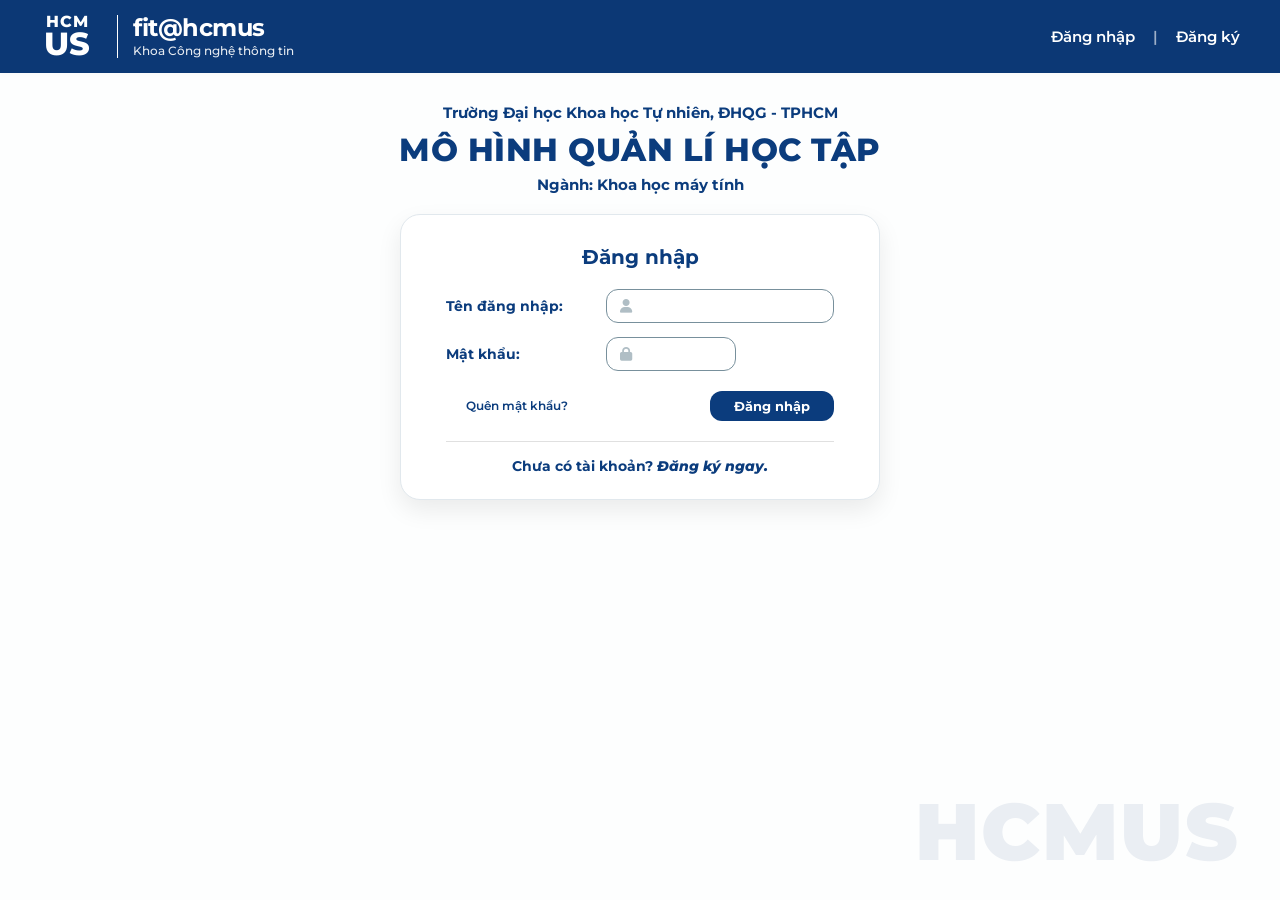
==== index.html @ 51c7149f "Add files via upload" ====
<!DOCTYPE html>
<html lang="vi">
<head>
    <meta charset="UTF-8">
    <meta name="viewport" content="width=device-width, initial-scale=1.0">
    <title>Mô hình Quản lý Học tập - FIT@HCMUS</title>
    <!-- Font Awesome Icons -->
    <link rel="stylesheet" href="https://cdnjs.cloudflare.com/ajax/libs/font-awesome/6.4.0/css/all.min.css">
    <!-- Google Fonts -->
    <link href="https://fonts.googleapis.com/css2?family=Montserrat:wght@400;500;600;700;800&display=swap" rel="stylesheet">
    <!-- External CSS -->
    <link rel="stylesheet" href="style.css">
</head>
<body>

    <!-- Header Navigation -->
    <header class="navbar">
        <div class="nav-brand">
            <div class="logo-hcmus">
                <span class="logo-hcm">HCM</span>
                <span class="logo-us">US</span>
            </div>
            <div class="logo-text">
                <div class="brand-title">fit@hcmus</div>
                <div class="brand-subtitle">Khoa Công nghệ thông tin</div>
            </div>
        </div>
        <div class="nav-links">
            <a href="#" class="nav-item">Đăng nhập</a>
            <span class="nav-divider">|</span>
            <a href="register.html" class="nav-item">Đăng ký</a>
        </div>
    </header>

    <!-- Main Container -->
    <div class="main-container">
        <!-- Content Banner Header -->
        <div class="header-titles">
            <h3 class="sub-heading">Trường Đại học Khoa học Tự nhiên, ĐHQG - TPHCM</h3>
            <h1 class="main-heading">MÔ HÌNH QUẢN LÍ HỌC TẬP</h1>
            <p class="major-info">Ngành: Khoa học máy tính</p>
        </div>

        <!-- Login Form Card -->
        <div class="login-card">
            <h2 class="card-title">Đăng nhập</h2>
            
            <form class="login-form">
                <div class="form-group">
                    <label for="username" class="form-label">Tên đăng nhập:</label>
                    <div class="input-wrapper">
                        <i class="fa-solid fa-user input-icon"></i>
                        <input type="text" id="username" class="form-control" placeholder="" autocomplete="off">
                    </div>
                </div>

                <div class="form-group">
                    <label for="password" class="form-label">Mật khẩu:</label>
                    <div class="input-wrapper input-wrapper-short">
                        <i class="fa-solid fa-lock input-icon"></i>
                        <input type="password" id="password" class="form-control" placeholder="">
                    </div>
                </div>

                <div class="form-actions">
                    <a href="#" class="forgot-link">Quên mật khẩu?</a>
                    <button type="button" class="btn-submit" onclick="loginUser()">Đăng nhập</button>
                </div>

                <div class="divider"></div>

                <div class="register-prompt">
                    Chưa có tài khoản? <a href="register.html" class="register-link">Đăng ký ngay.</a>
                </div>
            </form>
        </div>
    </div>

    <script src="script.js"></script>

</body>
</html>
---- style.css ----
* {
    margin: 0;
    padding: 0;
    box-sizing: border-box;
    font-family: 'Montserrat', sans-serif;
}

body {
    min-height: 100vh;
    display: flex;
    flex-direction: column;
    background-color: #f4f7fc;
    color: #0b3c7d;
}

/* Navbar Style */
.navbar {
    background-color: #0c3875;
    color: white;
    padding: 12px 40px;
    display: flex;
    justify-content: space-between;
    align-items: center;
    box-shadow: 0 2px 5px rgba(0,0,0,0.1);
}

/* Container logo */
.nav-brand {
    display: flex;
    align-items: center;
    color: white;
}

.logo-hcmus {
    display: flex;
    flex-direction: column;
    justify-content: center;
    padding-right: 15px; /* Giữ khoảng cách với vạch kẻ dọc bên phải */
    border: none; /* Lệnh này đảm bảo xóa hoàn toàn khung viền */
    text-align: center;
}

.logo-hcm {
    font-size: 16px;
    font-weight: 800;
    line-height: 1;
}

.logo-us {
    font-size: 32px;
    font-weight: 800;
    line-height: 0.9;
}

/* Khối chữ fit@hcmus và vạch kẻ dọc */
.logo-text {
    display: flex;
    flex-direction: column;
    border-left: 1.5px solid white; /* Vạch kẻ dọc màu trắng */
    padding-left: 15px; /* Khoảng cách từ vạch kẻ đến chữ */
}

.brand-title {
    font-size: 24px;
    font-weight: 700;
    line-height: 1.1;
}

.brand-subtitle {
    font-size: 12px;
    font-weight: 500;
    margin-top: 2px;
}

.nav-links {
    display: flex;
    align-items: center;
    gap: 18px;
    font-size: 15px;
    font-weight: 600;
}

.nav-item {
    color: white;
    text-decoration: none;
    transition: opacity 0.2s;
}

.nav-item:hover {
    opacity: 0.8;
}

.nav-divider {
    opacity: 0.6;
}

/* Main Container & Background */
.main-container {
    flex: 1;
    display: flex;
    flex-direction: column;
    align-items: center;
    padding: 40px 20px 60px 20px;
    background-image: linear-gradient(rgba(255, 255, 255, 0.82), rgba(255, 255, 255, 0.82)), 
                      url('https://images.unsplash.com/photo-1541829070764-84a7d30dd3f3?q=80&w=1920&auto=format&fit=crop');
    background-size: cover;
    background-position: center;
    position: relative;
}

/* Watermark Mock */
.main-container::after {
    content: "HCMUS";
    position: absolute;
    bottom: 20px;
    right: 40px;
    font-size: 80px;
    font-weight: 900;
    color: rgba(12, 56, 117, 0.08);
    pointer-events: none;
    letter-spacing: 2px;
}

/* Title Section */
.header-titles {
    text-align: center;
    margin-bottom: 25px;
}

.sub-heading {
    font-size: 15px;
    font-weight: 700;
    color: #0b3c7d;
    margin-bottom: 8px;
}

.main-heading {
    font-size: 32px;
    font-weight: 800;
    color: #0b3c7d;
    letter-spacing: 0.5px;
    margin-bottom: 6px;
}

.major-info {
    font-size: 15px;
    font-weight: 700;
    color: #0b3c7d;
}

/* Login Card Style */
.login-card {
    background: #ffffff;
    border-radius: 20px;
    padding: 35px 45px 30px 45px;
    width: 100%;
    max-width: 440px;
    box-shadow: 0 10px 25px rgba(0, 0, 0, 0.08);
    border: 1px solid #e1e8ed;
}

.card-title {
    text-align: center;
    color: #0b3c7d;
    font-size: 20px;
    font-weight: 700;
    margin-bottom: 25px;
}

/* Form Styles */
.form-group {
    display: flex;
    align-items: center;
    margin-bottom: 18px;
}

.form-label {
    width: 140px;
    font-size: 14px;
    font-weight: 700;
    color: #0b3c7d;
}

.input-wrapper {
    position: relative;
    flex: 1;
}

.input-wrapper-short {
    max-width: 130px;
}

.input-icon {
    position: absolute;
    left: 14px;
    top: 50%;
    transform: translateY(-50%);
    color: #b0bec5;
    font-size: 14px;
}

.form-control {
    width: 100%;
    padding: 8px 12px 8px 36px;
    border: 1px solid #78909c;
    border-radius: 12px;
    font-size: 14px;
    outline: none;
    transition: border-color 0.2s;
    background-color: #fff;
}

.form-control:focus {
    border-color: #0b3c7d;
}

/* Form Actions */
.form-actions {
    display: flex;
    justify-content: space-between;
    align-items: center;
    margin-top: 25px;
    padding-left: 20px;
}

.forgot-link {
    font-size: 12px;
    color: #0b3c7d;
    text-decoration: none;
    font-weight: 600;
}

.forgot-link:hover {
    text-decoration: underline;
}

.btn-submit {
    background-color: #0b3c7d;
    color: white;
    border: none;
    padding: 8px 24px;
    border-radius: 12px;
    font-size: 13px;
    font-weight: 700;
    cursor: pointer;
    transition: background-color 0.2s, transform 0.1s;
}

.btn-submit:hover {
    background-color: #072a5a;
}

.btn-submit:active {
    transform: scale(0.98);
}

/* Divider & Footer Prompt */
.divider {
    height: 1px;
    background-color: #e0e0e0;
    margin: 25px 0 20px 0;
}

.register-prompt {
    text-align: center;
    font-size: 14px;
    font-weight: 700;
    color: #0b3c7d;
}

.register-link {
    color: #0b3c7d;
    text-decoration: none;
    font-weight: 800;
    font-style: italic;
}

.register-link:hover {
    text-decoration: underline;
}

/* Responsive Styles */
@media (max-width: 576px) {
    .navbar {
        padding: 10px 15px;
    }
    
    .main-heading {
        font-size: 24px;
    }

    .sub-heading, .major-info {
        font-size: 13px;
    }

    .login-card {
        padding: 25px 20px;
    }

    .form-group {
        flex-direction: column;
        align-items: flex-start;
        gap: 6px;
    }

    .form-label {
        width: 100%;
    }

    .input-wrapper-short {
        max-width: 100%;
    }
}

* {
    margin: 0;
    padding: 0;
    box-sizing: border-box;
    font-family: 'Montserrat', sans-serif;
}

body {
    min-height: 100vh;
    display: flex;
    flex-direction: column;
    background-color: #f4f7fc;
    color: #0b3c7d;
}

/* Navbar Style */
.navbar {
    background-color: #0c3875;
    color: white;
    padding: 12px 40px;
    display: flex;
    justify-content: space-between;
    align-items: center;
    box-shadow: 0 2px 5px rgba(0,0,0,0.1);
}

.nav-brand {
    display: flex;
    align-items: center;
    gap: 12px;
}

.logo-hcmus {
    display: flex;
    flex-direction: column;
    line-height: 0.9;
    font-weight: 900;
    font-size: 20px;
    border: 2px solid white;
    padding: 2px 4px;
    border-radius: 4px;
    text-align: center;
}

.logo-hcm {
    font-size: 14px;
    letter-spacing: 1px;
}

.logo-us {
    font-size: 18px;
}

.logo-text {
    display: flex;
    flex-direction: column;
}

.brand-title {
    font-size: 22px;
    font-weight: 700;
    letter-spacing: -0.5px;
    line-height: 1.1;
}

.brand-subtitle {
    font-size: 13px;
    font-weight: 500;
    opacity: 0.9;
}

.nav-links {
    display: flex;
    align-items: center;
    gap: 18px;
    font-size: 15px;
    font-weight: 600;
}

.nav-item {
    color: white;
    text-decoration: none;
    transition: opacity 0.2s;
}

.nav-item:hover {
    opacity: 0.8;
}

.nav-divider {
    opacity: 0.6;
}

/* Main Container & Background */
.main-container {
    flex: 1;
    display: flex;
    flex-direction: column;
    align-items: center;
    padding: 30px 20px 50px 20px;
    background-image: linear-gradient(rgba(255, 255, 255, 0.82), rgba(255, 255, 255, 0.82)), 
                      url('https://images.unsplash.com/photo-1541829070764-84a7d30dd3f3?q=80&w=1920&auto=format&fit=crop');
    background-size: cover;
    background-position: center;
    position: relative;
}

/* Watermark Mock */
.main-container::after {
    content: "HCMUS";
    position: absolute;
    bottom: 20px;
    right: 40px;
    font-size: 80px;
    font-weight: 900;
    color: rgba(12, 56, 117, 0.08);
    pointer-events: none;
    letter-spacing: 2px;
}

/* Title Section */
.header-titles {
    text-align: center;
    margin-bottom: 20px;
}

.sub-heading {
    font-size: 15px;
    font-weight: 700;
    color: #0b3c7d;
    margin-bottom: 8px;
}

.main-heading {
    font-size: 32px;
    font-weight: 800;
    color: #0b3c7d;
    letter-spacing: 0.5px;
    margin-bottom: 6px;
}

.major-info {
    font-size: 15px;
    font-weight: 700;
    color: #0b3c7d;
}

/* Card Style */
.login-card {
    background: #ffffff;
    border-radius: 20px;
    padding: 30px 45px 25px 45px;
    width: 100%;
    max-width: 480px;
    box-shadow: 0 10px 25px rgba(0, 0, 0, 0.08);
    border: 1px solid #e1e8ed;
}

.card-title {
    text-align: center;
    color: #0b3c7d;
    font-size: 20px;
    font-weight: 700;
    margin-bottom: 20px;
}

/* Form Styles */
.form-group {
    display: flex;
    align-items: center;
    margin-bottom: 14px;
}

.form-label {
    width: 160px;
    font-size: 13.5px;
    font-weight: 700;
    color: #0b3c7d;
}

.input-wrapper {
    position: relative;
    flex: 1;
}

.input-wrapper-short {
    max-width: 130px;
}

.input-wrapper-medium {
    max-width: 170px;
}

.input-icon {
    position: absolute;
    left: 14px;
    top: 50%;
    transform: translateY(-50%);
    color: #b0bec5;
    font-size: 14px;
}

.input-icon.text-icon {
    font-size: 11px;
    font-weight: 700;
}

.form-control {
    width: 100%;
    padding: 7px 12px 7px 36px;
    border: 1px solid #78909c;
    border-radius: 12px;
    font-size: 14px;
    outline: none;
    transition: border-color 0.2s;
    background-color: #fff;
}

.form-control:focus {
    border-color: #0b3c7d;
}

/* Form Actions */
.form-actions {
    display: flex;
    justify-content: space-between;
    align-items: center;
    margin-top: 20px;
    padding-left: 20px;
}

.register-actions {
    justify-content: flex-end;
}

.forgot-link {
    font-size: 12px;
    color: #0b3c7d;
    text-decoration: none;
    font-weight: 600;
}

.forgot-link:hover {
    text-decoration: underline;
}

.btn-submit {
    background-color: #0b3c7d;
    color: white;
    border: none;
    padding: 7px 24px;
    border-radius: 12px;
    font-size: 13px;
    font-weight: 700;
    cursor: pointer;
    transition: background-color 0.2s, transform 0.1s;
}

.btn-submit:hover {
    background-color: #072a5a;
}

.btn-submit:active {
    transform: scale(0.98);
}

/* Divider & Footer Prompt */
.divider {
    height: 1px;
    background-color: #e0e0e0;
    margin: 20px 0 16px 0;
}

.register-prompt {
    text-align: center;
    font-size: 13.5px;
    font-weight: 700;
    color: #0b3c7d;
}

.register-link {
    color: #0b3c7d;
    text-decoration: none;
    font-weight: 800;
    font-style: italic;
}

.register-link:hover {
    text-decoration: underline;
}

/* Responsive Styles */
@media (max-width: 576px) {
    .navbar {
        padding: 10px 15px;
    }
    
    .main-heading {
        font-size: 24px;
    }

    .sub-heading, .major-info {
        font-size: 13px;
    }

    .login-card {
        padding: 25px 20px;
    }

    .form-group {
        flex-direction: column;
        align-items: flex-start;
        gap: 6px;
    }

    .form-label {
        width: 100%;
    }

    .input-wrapper-short, .input-wrapper-medium {
        max-width: 100%;
        width: 100%;
    }
}

/* Header User Profile */
.user-profile {
    text-align: right;
    color: white;
}
.user-name {
    font-size: 15px;
    font-weight: 700;
}
.user-mssv {
    font-size: 13px;
    font-weight: 500;
    opacity: 0.9;
}

/* Dashboard Main Layout */
.dashboard-wrapper {
    display: flex;
    flex: 1;
    min-height: calc(100vh - 60px);
}

/* Sidebar Styles */
.sidebar {
    width: 200px;
    background-color: #0c3875;
    padding-top: 15px;
    display: flex;
    flex-direction: column;
}

.sidebar-item {
    display: flex;
    align-items: center;
    gap: 15px;
    padding: 16px 22px;
    color: white;
    font-size: 14px;
    font-weight: 700;
    cursor: pointer;
    text-decoration: none;
    border-bottom: 1px solid rgba(255, 255, 255, 0.1);
    transition: background-color 0.2s;
}

.sidebar-item:hover {
    background-color: #072a5a;
}

.sidebar-item.active {
    background-color: #ffffff;
    color: #0c3875;
    border-radius: 4px 0 0 4px;
}

.sidebar-icon {
    font-size: 16px;
    width: 20px;
}

/* Main Content Area */
.dashboard-content {
    flex: 1;
    display: flex;
    padding: 30px 40px;
    gap: 40px;
    background-color: #ffffff;
}

.overview-section {
    flex: 1;
    display: flex;
    flex-direction: column;
    align-items: center;
}

.section-title {
    color: #ea4335;
    font-size: 24px;
    font-weight: 800;
    margin-bottom: 20px;
}

/* Donut Chart Inner Text */
.donut-container {
    position: relative;
    width: 260px;
    height: 260px;
    margin-bottom: 25px;
}

.donut-center-text {
    position: absolute;
    top: 50%;
    left: 50%;
    transform: translate(-50%, -50%);
    text-align: center;
    display: flex;
    flex-direction: column;
}

.credit-count {
    font-size: 26px;
    font-weight: 800;
    color: #0c3875;
}

.credit-label {
    font-size: 13px;
    color: #78909c;
    font-weight: 600;
}

/* Stats Cards */
.stats-row {
    display: flex;
    gap: 15px;
    margin-bottom: 15px;
}

.stat-card {
    background: #ffffff;
    border: 1px solid #dcdcdc;
    border-radius: 12px;
    padding: 12px 24px;
    text-align: center;
    min-width: 120px;
    box-shadow: 0 4px 10px rgba(0,0,0,0.05);
}

.stat-title {
    font-size: 13px;
    font-weight: 700;
    color: #0c3875;
    margin-bottom: 4px;
}

.stat-value {
    font-size: 22px;
    font-weight: 800;
    color: #0c3875;
}

.course-summary {
    display: flex;
    gap: 15px;
    font-size: 14px;
    font-weight: 700;
    color: #333;
    margin-bottom: 10px;
}

.badge-pass { color: #34a853; }
.badge-fail { color: #ea4335; }

.details-link {
    color: #9e9e9e;
    font-size: 13px;
    font-weight: 600;
    text-decoration: none;
    margin-bottom: 15px;
}

.footnote {
    font-size: 11px;
    color: #9e9e9e;
    align-self: flex-start;
}

/* Right Chart Section */
.chart-section {
    flex: 1.2;
    display: flex;
    flex-direction: column;
    justify-content: space-between;
}

.chart-card {
    background: #ffffff;
    border-radius: 24px;
    padding: 30px;
    box-shadow: 0 8px 24px rgba(0, 0, 0, 0.08);
    border: 1px solid #eef2f5;
}

.chart-title {
    color: #ea4335;
    font-size: 18px;
    font-weight: 800;
    text-align: center;
    margin-bottom: 25px;
}

.line-chart-container {
    height: 280px;
    position: relative;
}

.action-footer {
    display: flex;
    justify-content: flex-end;
    margin-top: 20px;
}

.btn-export {
    background-color: #0c3875;
    color: white;
    border: none;
    padding: 12px 28px;
    border-radius: 25px;
    font-size: 14px;
    font-weight: 700;
    cursor: pointer;
    display: flex;
    align-items: center;
    gap: 10px;
    box-shadow: 0 4px 12px rgba(12, 56, 117, 0.3);
}

.btn-export:hover {
    background-color: #072a5a;
}

/* --- PHẦN LOGO CHUẨN (KHÔNG KHUNG VIỀN TRẮNG QUANH HCMUS) --- */
.nav-brand {
    display: flex;
    align-items: center;
    color: white;
}

.logo-hcmus {
    display: flex;
    flex-direction: column;
    justify-content: center;
    padding-right: 15px;
    border: none; /* Xóa viền khung vuông */
    text-align: center;
}

.logo-hcm {
    font-size: 16px;
    font-weight: 800;
    line-height: 1;
}

.logo-us {
    font-size: 32px;
    font-weight: 800;
    line-height: 0.9;
}

.logo-text {
    display: flex;
    flex-direction: column;
    justify-content: center;
    border-left: 1.5px solid white; /* Vạch kẻ dọc trắng */
    padding-left: 15px;
}

.brand-title {
    font-size: 24px;
    font-weight: 700;
    line-height: 1.1;
}

.brand-subtitle {
    font-size: 12px;
    font-weight: 500;
    margin-top: 2px;
}

/* --- LAYOUT VÀ MODULES TRANG PROGRAM.HTML --- */
.program-content {
    flex: 1;
    display: flex;
    padding: 24px 30px;
    gap: 25px;
    background-color: #f4f7fc;
}

.program-main {
    flex: 1;
    display: flex;
    flex-direction: column;
    gap: 20px;
}

.program-card {
    background: #ffffff;
    border-radius: 20px;
    padding: 20px 25px;
    box-shadow: 0 4px 15px rgba(0, 0, 0, 0.04);
}

.card-header-row {
    display: flex;
    justify-content: space-between;
    align-items: flex-start;
    margin-bottom: 18px;
}

.card-section-title {
    font-size: 16px;
    font-weight: 800;
    color: #000000;
}

.card-header-info {
    display: flex;
    flex-direction: column;
    align-items: flex-end;
}

.total-credits-text {
    font-size: 13px;
    font-weight: 700;
    color: #000;
}

.sub-credit-note {
    font-size: 11px;
    color: #757575;
    font-style: italic;
}

.module-list {
    display: flex;
    flex-direction: column;
    gap: 12px;
}

.module-item {
    display: flex;
    align-items: center;
    padding: 10px 18px;
    border-radius: 16px;
    gap: 15px;
    transition: transform 0.15s ease;
}

.module-item:hover {
    transform: translateX(4px);
}

.item-orange { background-color: #fff6ed; }
.item-blue { background-color: #f0f7ff; }
.item-green { background-color: #edfdf4; }
.item-purple { background-color: #f2f3ff; }
.item-pink { background-color: #fdf0f9; }
.item-red { background-color: #fff0f0; }
.item-yellow { background-color: #fffde8; }

.module-index {
    font-size: 18px;
    font-weight: 800;
    width: 20px;
}

.item-orange .module-index { color: #f97316; }
.item-blue .module-index { color: #2563eb; }
.item-green .module-index { color: #16a34a; }
.item-purple .module-index { color: #6366f1; }
.item-pink .module-index { color: #d946ef; }
.item-red .module-index { color: #ef4444; }
.item-yellow .module-index { color: #eab308; }

.module-icon-box {
    width: 44px;
    height: 44px;
    border-radius: 12px;
    display: flex;
    align-items: center;
    justify-content: center;
    font-size: 20px;
    background: #ffffff;
    box-shadow: 0 2px 6px rgba(0,0,0,0.06);
}

.icon-orange { color: #f97316; }
.icon-blue { color: #2563eb; }
.icon-green { color: #16a34a; }
.icon-purple { color: #6366f1; }
.icon-pink { color: #d946ef; }
.icon-red { color: #ef4444; }
.icon-yellow { color: #eab308; }

.module-info {
    flex: 1;
}

.module-title {
    font-size: 14px;
    font-weight: 800;
    color: #1e293b;
    margin-bottom: 2px;
}

.module-desc {
    font-size: 12px;
    color: #64748b;
}

.module-credits {
    font-size: 12px;
    font-weight: 700;
    color: #1e293b;
    width: 75px;
}

.progress-box {
    display: flex;
    align-items: center;
    gap: 12px;
    width: 200px;
}

.progress-bar-bg {
    flex: 1;
    height: 12px;
    background-color: rgba(0, 0, 0, 0.06);
    border-radius: 20px;
    overflow: hidden;
}

.progress-bar-fill {
    height: 100%;
    border-radius: 20px;
}

.fill-orange { background-color: #ff5722; }
.fill-blue { background-color: #0d47a1; }
.fill-green { background-color: #00c853; }
.fill-purple { background-color: #7c4dff; }
.fill-pink { background-color: #ff007f; }
.fill-red { background-color: #ff1744; }
.fill-yellow { background-color: #ffc107; }

.progress-text {
    font-size: 12px;
    font-weight: 800;
    width: 40px;
    text-align: right;
}

.text-orange { color: #d84315; }
.text-blue { color: #0d47a1; }
.text-green { color: #00c853; }
.text-purple { color: #7c4dff; }
.text-pink { color: #ff007f; }
.text-red { color: #d50000; }
.text-yellow { color: #ffab00; }

.arrow-icon {
    color: #333;
    font-size: 14px;
    margin-left: 5px;
    cursor: pointer;
}

.program-sidebar-widgets {
    width: 280px;
    display: flex;
    flex-direction: column;
    gap: 16px;
}

.stat-widget-card {
    background: #ffffff;
    border-radius: 16px;
    padding: 16px 20px;
    box-shadow: 0 4px 12px rgba(0, 0, 0, 0.04);
}

.bg-light-blue {
    background-color: #dcf8ff;
}

.widget-top-row {
    display: flex;
    align-items: center;
    gap: 15px;
}

.widget-icon {
    width: 42px;
    height: 42px;
    border-radius: 12px;
    display: flex;
    align-items: center;
    justify-content: center;
    font-size: 20px;
}

.icon-light-blue { background: #ffffff; color: #00bcd4; }
.icon-check-green { background: #e8f5e9; color: #00c853; font-size: 26px; }
.icon-clock-blue { background: #e3f2fd; color: #29b6f6; font-size: 24px; }
.icon-star-yellow { background: #fffde7; color: #ffca28; font-size: 22px; }

.widget-content {
    display: flex;
    flex-direction: column;
}

.widget-label {
    font-size: 13px;
    font-weight: 700;
    color: #333;
}

.widget-val {
    font-size: 14px;
    color: #424242;
    margin-top: 2px;
}

.widget-val strong {
    font-size: 20px;
    font-weight: 800;
    color: #000;
}

.highlight-gpa {
    font-size: 20px;
    font-weight: 800;
    color: #000;
}

.widget-detail-link {
    font-size: 11px;
    color: #29b6f6;
    text-decoration: none;
    font-weight: 700;
    margin-top: 2px;
}

.widget-progress-row {
    display: flex;
    align-items: center;
    gap: 10px;
    margin-top: 12px;
}

.widget-bar-bg {
    flex: 1;
    height: 10px;
    background-color: #e0e0e0;
    border-radius: 20px;
    overflow: hidden;
}

.widget-bar-fill {
    height: 100%;
    border-radius: 20px;
}

.fill-success { background-color: #00c853; }
.fill-info { background-color: #29b6f6; }

.widget-percent {
    font-size: 11px;
    font-weight: 800;
}

.text-success { color: #00c853; }
.text-info { color: #29b6f6; }

/* --- GIAO DIỆN CHI TIẾT MÔN HỌC --- */
.detail-card {
    background: #ffffff;
    border-radius: 20px;
    padding: 25px;
    box-shadow: 0 4px 15px rgba(0, 0, 0, 0.04);
    width: 100%;
    display: flex;
    flex-direction: column;
    gap: 20px;
}

.detail-header {
    display: flex;
    align-items: center;
    background: #edfdf4;
    border-radius: 16px;
    padding: 15px 20px;
    gap: 20px;
}

.btn-back {
    background: #fdd835;
    color: #fff;
    width: 40px;
    height: 40px;
    border-radius: 12px;
    display: flex;
    align-items: center;
    justify-content: center;
    font-size: 18px;
    text-decoration: none;
    box-shadow: 0 2px 6px rgba(0,0,0,0.1);
}

.detail-title-box {
    display: flex;
    align-items: center;
    gap: 15px;
    flex: 1;
}

.detail-icon {
    width: 46px;
    height: 46px;
    background: #c8e6c9;
    color: #2e7d32;
    border-radius: 12px;
    display: flex;
    align-items: center;
    justify-content: center;
    font-size: 24px;
}

.detail-title { font-size: 18px; font-weight: 800; color: #000; margin-bottom: 2px; }
.detail-subtitle { font-size: 13px; color: #555; }

.detail-progress-box {
    display: flex;
    align-items: center;
    gap: 12px;
}
.detail-credits-total { font-weight: 800; font-size: 14px; }
.detail-progress-bar { width: 150px; height: 12px; background: #c8e6c9; border-radius: 20px; }
.detail-progress-fill { height: 100%; background: #00c853; border-radius: 20px; }
.detail-progress-text { color: #00c853; font-weight: 800; font-size: 15px; width: 40px; text-align: right; }

/* Bảng điểm */
.table-wrapper {
    max-height: 400px;
    overflow-y: auto;
    border-radius: 12px;
}
.table-wrapper::-webkit-scrollbar { width: 8px; }
.table-wrapper::-webkit-scrollbar-thumb { background: #d1d5db; border-radius: 10px; }

.course-table {
    width: 100%;
    border-collapse: collapse;
    border-spacing: 0; /* Thêm dòng này để ép xóa khoảng cách */
    text-align: center;
    font-size: 13px;
}

.course-table thead {
    position: sticky;
    top: 0;
    z-index: 2;
    /* Dùng box-shadow thay cho border để tạo viền dưới cùng mà không làm đứt gãy bên trong */
    box-shadow: 0 2px 0 #153c75; 
}

.course-table th {
    background-color: #1a498b;
    color: #fff;
    font-weight: 600;
    padding: 12px 10px;
    border: none; /* XÓA BỎ border-bottom ở đây */
    background-clip: padding-box;
}

.course-table td {
    padding: 12px 10px;
    border-bottom: 1px solid #eee;
    font-weight: 500;
    color: #333;
}
.group-header {
    background-color: #f8f9fa;
    text-align: left !important;
    font-weight: 700 !important;
}

/* Status colors */
.td-status { font-weight: 700 !important; color: #fff; }
.st-dat { background-color: #00c853 !important; }
.st-dang-hoc { background-color: #fdd835 !important; color: #333 !important; }
.st-chua-hoc { background-color: #e0e0e0 !important; color: #555 !important; }
.st-chua-dat { background-color: #f44336 !important; }

/* Charts */
.charts-section {
    display: flex;
    justify-content: space-around;
    padding-top: 15px;
}
.chart-box { text-align: center; }
.chart-title { color: #1a498b; font-weight: 800; margin-bottom: 15px; }
.chart-flex { display: flex; align-items: center; gap: 20px; text-align: left; }
.chart-canvas-container { position: relative; width: 120px; height: 120px; }
.chart-center-text {
    position: absolute; top: 50%; left: 50%;
    transform: translate(-50%, -50%);
    font-weight: 800; font-size: 16px; color: #333;
}
.legend-item { font-size: 12px; margin-bottom: 8px; color: #555; line-height: 1.4; }
.legend-item strong { color: #000; font-size: 13px; }
.dot { display: inline-block; width: 10px; height: 10px; border-radius: 50%; margin-right: 8px; }
.dot-green { background-color: #00c853; }
.dot-blue { background-color: #2962ff; }
.dot-gray { background-color: #9e9e9e; }
.dot-red { background-color: #f44336; }

/* --- GIAO DIỆN BẢNG ĐIỂM (grades.html) --- */
.grades-card {
    padding: 30px;
}

/* Thanh công cụ */
.grades-toolbar {
    display: flex;
    justify-content: space-between;
    margin-bottom: 25px;
    padding-bottom: 10px;
}
.tool-row {
    display: flex;
    align-items: center;
    gap: 12px;
    margin-bottom: 10px;
}
.tool-label {
    font-weight: 700;
    color: #1a498b;
    width: 90px;
}
.badge-gray {
    background-color: #e0e0e0;
    color: #333;
    padding: 5px 12px;
    border-radius: 20px;
    font-size: 13px;
    font-weight: 600;
}
.btn-tool {
    background-color: #1a498b;
    color: #fff;
    border: none;
    padding: 5px 15px;
    border-radius: 20px;
    font-size: 13px;
    font-weight: 600;
    cursor: pointer;
}
.toolbar-right {
    display: flex;
    flex-direction: column;
    align-items: flex-end;
    gap: 10px;
}
.btn-group-top, .btn-group-bottom {
    display: flex;
    gap: 10px;
}
.btn-action {
    background-color: #1a498b;
    color: #fff;
    border: none;
    padding: 8px 18px;
    border-radius: 25px;
    font-size: 14px;
    font-weight: 600;
    cursor: pointer;
    box-shadow: 0 2px 4px rgba(0,0,0,0.1);
}

/* Tinh chỉnh bảng điểm */
.text-yellow { color: #fdd835; }
.grades-card .course-table th { padding: 15px 10px; }
.grades-card .course-table tbody tr:nth-child(even) { background-color: #fcfcfc; }

/* Phần Footer Thống kê */
.grades-footer {
    display: flex;
    margin-top: 30px;
    padding-top: 20px;
}
.footer-stats {
    flex: 6;
    display: flex;
    gap: 40px;
}
.chart-title { font-weight: 700; color: #1a498b; margin-bottom: 10px; text-align: center; }
.gpa-chart-container { position: relative; width: 100px; height: 100px; margin: 0 auto; }
.gpa-chart-text {
    position: absolute; top: 50%; left: 50%;
    transform: translate(-50%, -50%);
    font-weight: 800; font-size: 20px; color: #1a498b;
}
.gpa-subtext { text-align: center; margin-top: 10px; font-size: 14px; color: #1a498b;}

.stat-info-area {
    display: flex;
    flex-direction: column;
    justify-content: space-between;
}
.pf-line { display: flex; gap: 15px; font-weight: 700; font-size: 14px; margin-bottom: 5px; }
.pf-label { width: 80px; }
.text-green { color: #00c853 !important; }
.text-red { color: #f44336 !important; }

.rank-badge-large {
    background-color: #fdd835;
    color: #1a498b;
    font-weight: 800;
    font-size: 16px;
    padding: 8px 30px;
    border-radius: 20px;
    display: inline-block;
    align-self: flex-start;
    margin: 10px 0;
}
.credits-info p { margin-bottom: 5px; font-size: 14px; color: #1a498b; }

.footer-divider {
    width: 3px;
    background-color: #1a498b;
    margin: 0 40px;
    border-radius: 2px;
}

.footer-recommend { flex: 4; }
.rec-title { color: #1a498b; font-weight: 800; font-size: 18px; margin-bottom: 15px; }
.footer-recommend p { margin-bottom: 8px; font-size: 14px; font-weight: 600; color: #333; }
.rec-list { margin-top: 10px; padding-left: 20px; font-size: 14px; }

/* Modal Overlay */
.modal-overlay {
    position: fixed; top: 0; left: 0; width: 100%; height: 100%;
    background: rgba(0, 0, 0, 0.4);
    display: flex; justify-content: center; align-items: center;
    z-index: 1000;
}

.modal-box {
    background: #fff; padding: 30px 40px; border-radius: 20px;
    width: 650px; box-shadow: 0 10px 30px rgba(0,0,0,0.2);
}

.modal-row {
    display: flex; align-items: center; margin-bottom: 15px;
}

.modal-row label {
    width: 180px; font-weight: 700; color: #1a498b;
}

.modal-input {
    flex: 1; background: #dcdcdc; border: none; padding: 8px 15px;
    border-radius: 20px; font-weight: 700; color: #333; text-align: center;
    font-size: 14px; outline: none;
}

.pill-group { display: flex; gap: 10px; }
.pill-btn {
    background: #dcdcdc; border: none; padding: 6px 15px;
    border-radius: 20px; font-weight: 600; color: #333; cursor: pointer;
}
.pill-btn.active { background: #1a498b; color: #fff; }

.score-inputs-container { display: flex; gap: 15px; margin-bottom: 20px; flex-wrap: wrap; }
.score-col { display: flex; flex-direction: column; align-items: center; gap: 5px;}
.score-col span { font-size: 12px; font-weight: 700; color: #1a498b; }
.score-input-mini { width: 50px; background: #dcdcdc; border: none; padding: 5px; border-radius: 15px; text-align: center; font-weight: 700;}

.modal-actions { display: flex; flex-direction: column; align-items: center; gap: 10px; margin-top: 20px; }
.btn-primary { background: #1a498b; color: #fff; border: none; padding: 10px 30px; border-radius: 20px; font-weight: 700; cursor: pointer; }
.btn-secondary { background: #dcdcdc; color: #333; border: none; padding: 10px 30px; border-radius: 20px; font-weight: 700; cursor: pointer; }

/* Trạng thái môn học trong Khung CTĐT */
.status-badge {
    padding: 6px 12px;
    border-radius: 15px;
    font-size: 13px;
    font-weight: 700;
    display: inline-block;
    text-align: center;
    min-width: 80px;
}

.status-badge.passed {
    background-color: #00c853; /* Xanh lá */
    color: #ffffff;
    box-shadow: 0 2px 5px rgba(0, 200, 83, 0.3);
}

.status-badge.unlearned {
    background-color: #e0e0e0; /* Xám */
    color: #555555;
}
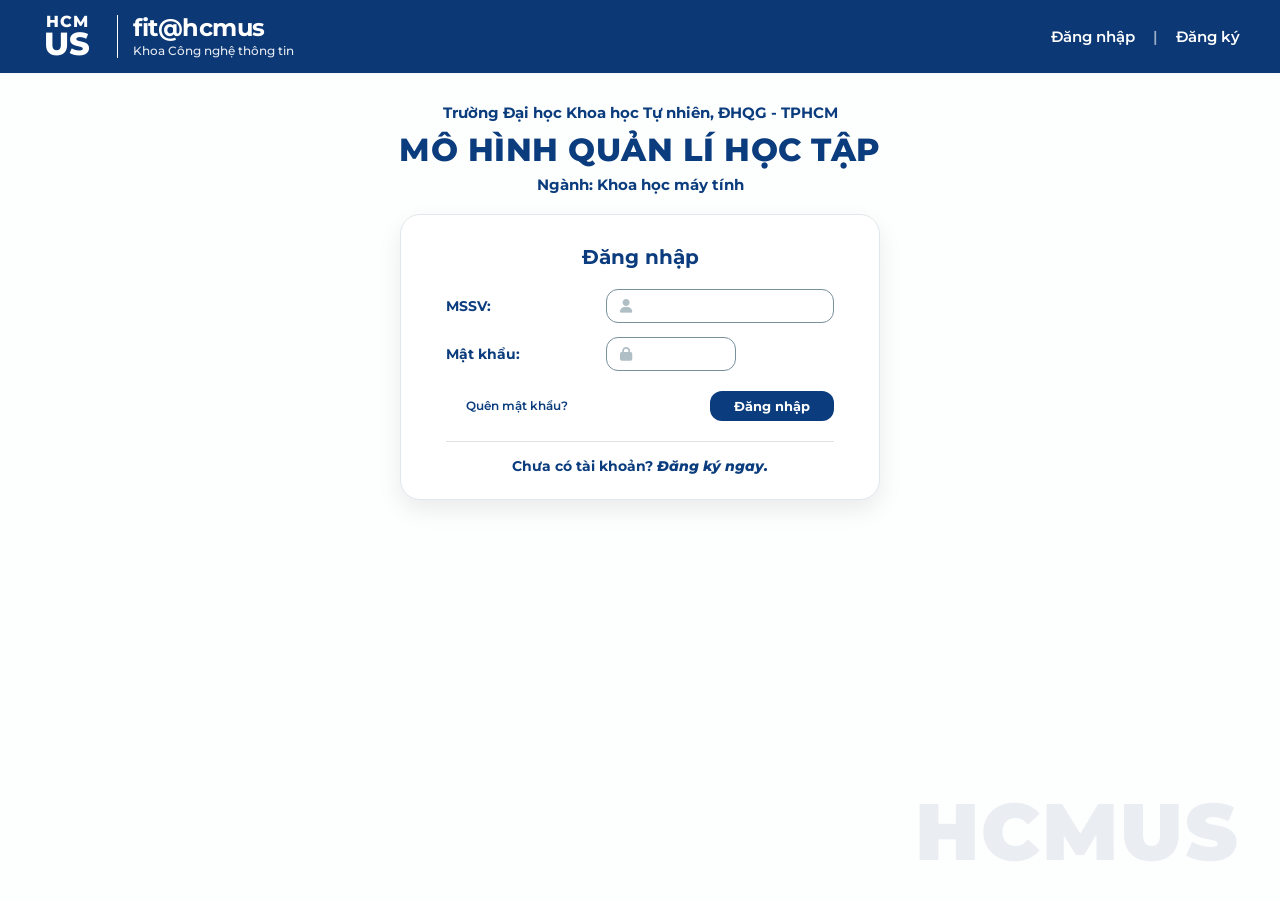
==== commit e9926489: "Add files via upload" ====
--- a/index.html
+++ b/index.html
@@ -47,7 +47,7 @@
             
             <form class="login-form">
                 <div class="form-group">
-                    <label for="username" class="form-label">Tên đăng nhập:</label>
+                    <label for="username" class="form-label">MSSV:</label>
                     <div class="input-wrapper">
                         <i class="fa-solid fa-user input-icon"></i>
                         <input type="text" id="username" class="form-control" placeholder="" autocomplete="off">
--- a/style.css
+++ b/style.css
@@ -1532,4 +1532,272 @@
 .status-badge.unlearned {
     background-color: #e0e0e0; /* Xám */
     color: #555555;
+}
+
+/* Kiểu dáng hộp chọn và Mũi tên đi xuống (Chevron) */
+.modal-select {
+    cursor: pointer;
+    appearance: none; /* Ẩn mũi tên mặc định của trình duyệt */
+    -webkit-appearance: none;
+    -moz-appearance: none;
+    
+    /* Chèn icon mũi tên xuống bằng SVG */
+    background-image: url("data:image/svg+xml;charset=UTF-8,%3Csvg xmlns='http://www.w3.org/2000/svg' width='14' height='14' viewBox='0 0 24 24' fill='none' stroke='%23333333' stroke-width='3' stroke-linecap='round' stroke-linejoin='round'%3E%3Cpolyline points='6 9 12 15 18 9'%3E%3C/polyline%3E%3C/svg%3E");
+    background-repeat: no-repeat;
+    background-position: right 15px center;
+    padding-right: 40px; /* Nhường chỗ cho mũi tên */
+}
+
+/* Làm mờ chữ Placeholder khi chưa chọn (nhờ thẻ required) */
+.modal-select:invalid {
+    color: #888888; /* Màu xám mờ giống placeholder của input */
+}
+
+/* Đảm bảo các lựa chọn bên trong vẫn hiển thị màu đen đậm rõ ràng */
+.modal-select option {
+    color: #333333;
+}
+
+/* Chặn xuống dòng cho tiêu đề bảng điểm */
+.course-table th, 
+.grades-table th {
+    white-space: nowrap;
+    padding: 12px 15px; /* Nới rộng khoảng cách chữ để giao diện thoáng hơn */
+}
+
+/* Style cho biểu tượng sửa ở mỗi dòng */
+.edit-icon-btn {
+    color: #1a498b; /* Màu xanh đậm đồng bộ giao diện */
+    font-size: 1.2rem;
+    cursor: pointer;
+    transition: all 0.2s ease;
+    background: none;
+    border: none;
+}
+
+.edit-icon-btn:hover {
+    color: #4285F4; /* Đổi màu khi di chuột qua */
+    transform: scale(1.1);
+}
+
+.col-edit-action {
+    text-align: center;
+    width: 40px; /* Độ rộng vừa đủ cho icon */
+}
+
+/* Style cho nút Hoàn thành */
+.btn-finish {
+    background-color: #1a498b;
+    color: #ffffff;
+    border: none;
+    padding: 10px 24px;
+    border-radius: 8px; /* Bo góc */
+    font-size: 14px;
+    font-weight: 600;
+    cursor: pointer;
+    transition: background-color 0.2s;
+}
+
+.btn-finish:hover {
+    background-color: #15396d;
+}
+
+/* --- UI Riêng cho Modal Sửa Học Phần --- */
+.edit-modal-box {
+    max-width: 600px;
+    padding: 30px;
+    border-radius: 20px;
+}
+
+.form-inline-row {
+    display: flex;
+    align-items: center;
+    margin-bottom: 15px;
+}
+
+.form-inline-row label {
+    width: 180px; /* Cố định độ rộng nhãn để các ô input thẳng hàng */
+    font-weight: 700;
+    color: #1a498b;
+    margin-bottom: 0;
+}
+
+.gray-pill {
+    background-color: #d8dee4;
+    border: none;
+    border-radius: 20px;
+    padding: 8px 20px;
+    font-weight: 600;
+    color: #333;
+    text-align: center;
+}
+select.gray-pill, input.gray-pill {
+    width: 250px;
+}
+
+.pill-group .pill-btn.gray-pill {
+    margin-right: 10px;
+    cursor: pointer;
+}
+.pill-group .pill-btn.gray-pill.active {
+    background-color: #1a498b;
+    color: white;
+}
+
+.section-title {
+    display: block;
+    font-weight: 700;
+    color: #1a498b;
+    margin-bottom: 15px;
+}
+
+/* Các cột điểm xếp ngang */
+.inline-scores-container {
+    display: flex;
+    gap: 20px;
+    flex-wrap: wrap;
+    align-items: flex-end;
+}
+.score-col-inline {
+    display: flex;
+    gap: 10px;
+    align-items: center;
+    text-align: center;
+}
+.score-col-inline .mini-label {
+    display: block;
+    font-size: 12px;
+    font-weight: 600;
+    margin-bottom: 5px;
+}
+.score-col-inline input {
+    width: 60px;
+    padding: 5px;
+}
+
+/* Bố cục nút bấm dưới cùng */
+.edit-modal-actions {
+    display: flex;
+    justify-content: space-between;
+    align-items: flex-end;
+    margin-top: 40px;
+}
+
+.btn-danger {
+    background-color: #ff3b30;
+    color: white;
+    border: none;
+    padding: 10px 25px;
+    border-radius: 20px;
+    font-weight: bold;
+    cursor: pointer;
+}
+
+.right-actions-stack {
+    display: flex;
+    flex-direction: column;
+    gap: 10px;
+    width: 150px;
+}
+
+.right-actions-stack button {
+    width: 100%;
+    padding: 10px;
+    border-radius: 20px;
+    border: none;
+    font-weight: bold;
+    cursor: pointer;
+}
+.right-actions-stack .btn-primary {
+    background-color: #1a498b;
+    color: white;
+}
+
+/* --- ĐỊNH DẠNG TỪNG CỘT ĐIỂM (TRỌNG SỐ TRÊN, ĐIỂM DƯỚI) - CĂN TRÁI --- */
+#e-score-inputs {
+    display: flex !important;
+    flex-direction: row !important;
+    flex-wrap: wrap !important;
+    justify-content: flex-start !important; /* Căn lề trái toàn bộ các cột */
+    gap: 20px !important; /* Khoảng cách giữa các cột điểm */
+    margin-top: 15px;
+    width: 100%;
+}
+
+/* Định dạng từng cột chứa 1 ô % và 1 ô điểm */
+.grade-col-group {
+    display: flex !important;
+    flex-direction: column !important;
+    gap: 12px !important; /* Khoảng cách giữa hàng % và hàng Điểm */
+    align-items: center !important;
+}
+
+.score-field {
+    display: flex !important;
+    flex-direction: column !important;
+    align-items: center !important;
+    gap: 5px !important;
+}
+
+.score-field .mini-label {
+    font-size: 13px;
+    font-weight: 700;
+    color: #1a498b;
+}
+
+/* Khóa kích thước vừa vặn cho các ô nhập liệu */
+.score-field input.mini-pill {
+    width: 60px !important;
+    min-width: 60px !important;
+    max-width: 60px !important;
+    height: 36px !important;
+    padding: 0 !important;
+    text-align: center !important;
+    background-color: #dcdcdc !important;
+    border: none !important;
+    border-radius: 18px !important;
+    font-weight: 700 !important;
+    color: #333 !important;
+    outline: none;
+}
+
+/* --- MENU CHỌN HỆ ĐIỂM (10, 4, CHỮ) --- */
+.dropdown-th {
+    position: relative;
+    cursor: pointer;
+    user-select: none;
+}
+
+.grade-scale-selector {
+    display: inline-flex;
+    align-items: center;
+    gap: 8px;
+    justify-content: center;
+}
+
+.scale-dropdown-menu {
+    position: fixed; /* ĐỔI TỪ absolute SANG fixed */
+    background-color: #ffffff;
+    border-radius: 8px;
+    box-shadow: 0 4px 15px rgba(0,0,0,0.15);
+    min-width: 140px;
+    z-index: 99999;
+    display: flex;
+    flex-direction: column;
+    border: 1px solid #e0e0e0;
+    /* Xóa top, left, transform, margin-top ở file cũ vì JS sẽ tự tính toán */
+}
+
+.scale-option {
+    padding: 10px 15px;
+    font-size: 13px;
+    font-weight: 600;
+    color: #333;
+    text-align: left;
+    transition: background-color 0.2s, color 0.2s;
+}
+
+.scale-option:hover {
+    background-color: #f0f7ff;
+    color: #1a498b;
 }
